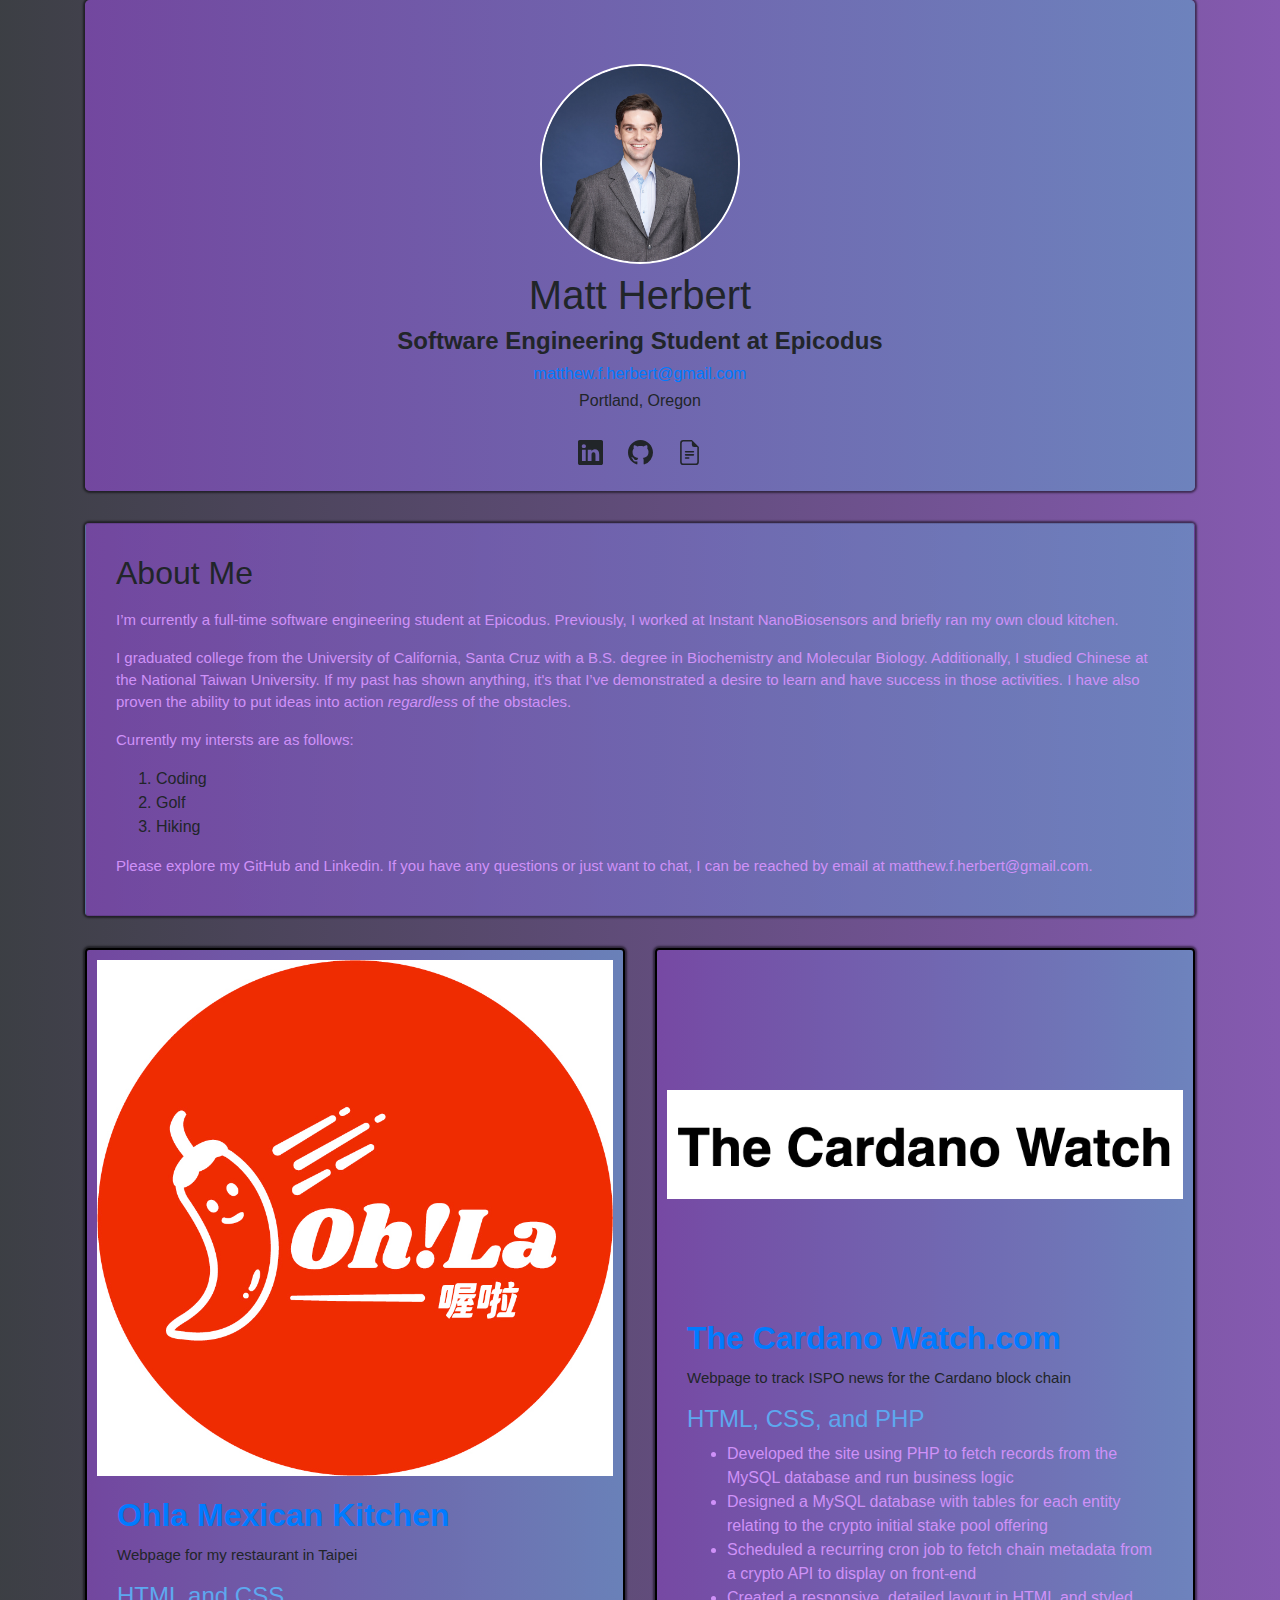
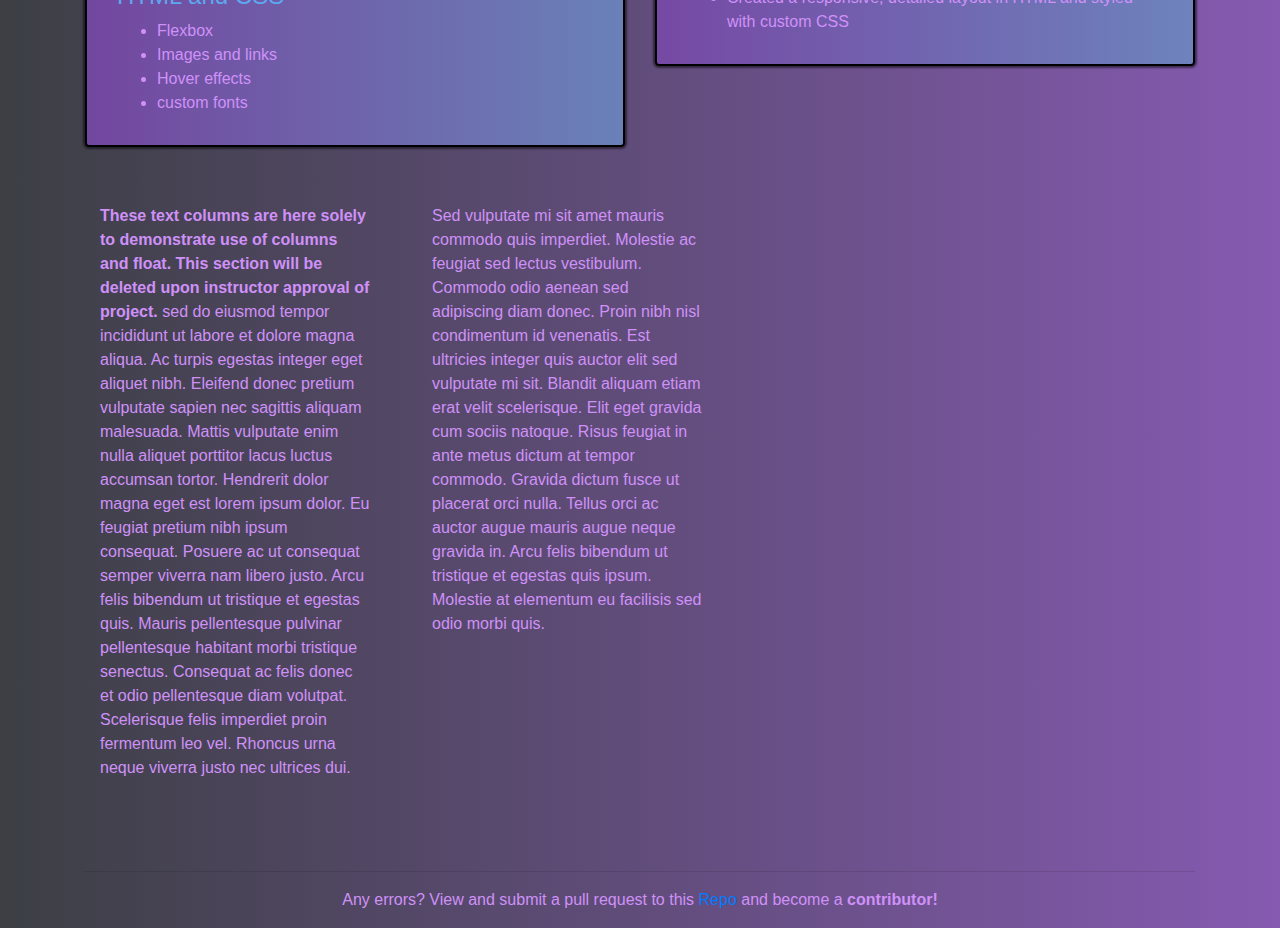
==== index.html @ 903f18cf "Made final styles to color and appearence" ====
<!DOCTYPE html>
<html lang="en">
  <head>
    <meta charset="UTF-8" />
    <meta http-equiv="X-UA-Compatible" content="IE=edge" />
    <meta name="viewport" content="width=device-width, initial-scale=1.0" />
    <link
      href="css/bootstrap.css"
      rel="stylesheet"
      type="text/css"
      media="all"/>
      <link rel="stylesheet" href="https://cdn.jsdelivr.net/npm/bootstrap-icons@1.5.0/font/bootstrap-icons.css">
    <link href="css/styles.css" rel="stylesheet" type="text/css" media="all" />
    <title>Matt Herbert</title>
  </head>
  <body>
    <div class="container"> 
      <div class="jumbotron text-center"> <!-- Head Card -->
        <div class="container-1">
          <img src="assets/me.jpeg" id="pic" class="img-responsive" alt="Picture of Matt Herbert">
        </div>
        <h1>Matt Herbert</h1>
        <h4 class="font-weight-bold">
          Software Engineering Student at Epicodus </h4>
        <h6><a href="mailto:matthew.f.herbert@gmail.com">matthew.f.herbert@gmail.com</a></h6>
        <h6>Portland, Oregon</h6>
        <div class="container" style="margin-top:20px;"> <!-- Icons -->
          <svg xmlns="http://www.w3.org/2000/svg" width="25" height="25" fill="currentColor" class="bi bi-linkedin" viewBox="0 0 16 16">
            <path d="M0 1.146C0 .513.526 0 1.175 0h13.65C15.474 0 16 .513 16 1.146v13.708c0 .633-.526 1.146-1.175 1.146H1.175C.526 16 0 15.487 0 14.854V1.146zm4.943 12.248V6.169H2.542v7.225h2.401zm-1.2-8.212c.837 0 1.358-.554 1.358-1.248-.015-.709-.52-1.248-1.342-1.248-.822 0-1.359.54-1.359 1.248 0 .694.521 1.248 1.327 1.248h.016zm4.908 8.212V9.359c0-.216.016-.432.08-.586.173-.431.568-.878 1.232-.878.869 0 1.216.662 1.216 1.634v3.865h2.401V9.25c0-2.22-1.184-3.252-2.764-3.252-1.274 0-1.845.7-2.165 1.193v.025h-.016a5.54 5.54 0 0 1 .016-.025V6.169h-2.4c.03.678 0 7.225 0 7.225h2.4z"/>
          </svg>
          <svg xmlns="http://www.w3.org/2000/svg" width="25" height="25" fill="currentColor" class="bi bi-github" viewBox="0 0 16 16">
            <path d="M8 0C3.58 0 0 3.58 0 8c0 3.54 2.29 6.53 5.47 7.59.4.07.55-.17.55-.38 0-.19-.01-.82-.01-1.49-2.01.37-2.53-.49-2.69-.94-.09-.23-.48-.94-.82-1.13-.28-.15-.68-.52-.01-.53.63-.01 1.08.58 1.23.82.72 1.21 1.87.87 2.33.66.07-.52.28-.87.51-1.07-1.78-.2-3.64-.89-3.64-3.95 0-.87.31-1.59.82-2.15-.08-.2-.36-1.02.08-2.12 0 0 .67-.21 2.2.82.64-.18 1.32-.27 2-.27.68 0 1.36.09 2 .27 1.53-1.04 2.2-.82 2.2-.82.44 1.1.16 1.92.08 2.12.51.56.82 1.27.82 2.15 0 3.07-1.87 3.75-3.65 3.95.29.25.54.73.54 1.48 0 1.07-.01 1.93-.01 2.2 0 .21.15.46.55.38A8.012 8.012 0 0 0 16 8c0-4.42-3.58-8-8-8z"/>
          </svg>
          <svg xmlns="http://www.w3.org/2000/svg" width="25" height="25" fill="currentColor" class="bi bi-file-earmark-text" viewBox="0 0 16 16">
            <path d="M5.5 7a.5.5 0 0 0 0 1h5a.5.5 0 0 0 0-1h-5zM5 9.5a.5.5 0 0 1 .5-.5h5a.5.5 0 0 1 0 1h-5a.5.5 0 0 1-.5-.5zm0 2a.5.5 0 0 1 .5-.5h2a.5.5 0 0 1 0 1h-2a.5.5 0 0 1-.5-.5z"/>
            <path d="M9.5 0H4a2 2 0 0 0-2 2v12a2 2 0 0 0 2 2h8a2 2 0 0 0 2-2V4.5L9.5 0zm0 1v2A1.5 1.5 0 0 0 11 4.5h2V14a1 1 0 0 1-1 1H4a1 1 0 0 1-1-1V2a1 1 0 0 1 1-1h5.5z"/>
          </svg>
        </div> <!-- End of Icons -->
        </div> <!-- End of Head Card -->
        <div class="row" style="margin-bottom:2rem;"> <!-- About Me Section -->
          <div class="col-12">
            <div class="card" style="padding:10px;">
              <div class="card-body text-left">
                <h2 class="card-title mb-3">About Me</h2>
                <h4 class="card-subtitle1  mb-3">I’m currently a full-time software engineering student at Epicodus. Previously, I worked at Instant NanoBiosensors and briefly ran my own cloud kitchen.</h4>
                <h4 class="card-subtitle1 mb-3">I graduated college from the University of California, Santa Cruz with a B.S. degree in Biochemistry and Molecular Biology. Additionally, I studied Chinese at the National Taiwan University. If my past has shown anything, it's that I’ve demonstrated a desire to learn and have success in those activities. I have also proven the ability to put ideas into action <em>regardless</em> of the obstacles.
                </h4>
                <h4 class="card-subtitle1 mb-3">Currently my intersts are as follows:</h4>
                <ol>
                  <li class="about_li">Coding</li>
                  <li class="about_li">Golf</li>
                  <li class="about_li">Hiking</li>
                </ol>
                <h4 class="card-subtitle1">Please explore my GitHub and Linkedin. If you have any questions or just want to chat, I can be reached by email at matthew.f.herbert@gmail.com.
                </h4>
              </div>
              </div>
              </div>
              </div> <!-- End of About Me -->
    <div class="container p-0"> <!-- Beginning of Cards -->
      <div class="row" style="margin-bottom:10px;">
        <div class="col-6">
          <div class="card" style="padding:10px; border: 2px solid black;">
            <img src="assets/ohla.jpg" class="class-img"  alt="barn">
            <div class="card-body text-left">
              <h2 class="card-title mb-3"><a href="https://github.com/Matth5050/https-matth5050.github.io-Ohla-landing-page-"><strong>Ohla Mexican Kitchen</strong></a>
              <h4 class="card-subtitle mb-3">Webpage for my restaurant in Taipei</h3>
              <h4 class="card-date">HTML and CSS</h4>
              <ul class="card-text text-left">
                <li>Flexbox</li>
                <li>Images and links</li>
                <li>Hover effects</li>
                <li>custom fonts</li>
              </ul>
            </div>
            </div>
            </div>
            <div class="col-6">
              <div class="card" style="padding:10px; border: 2px solid black;">
                <img src="assets/cardano.png" class="class-img" style="padding-top:130px; padding-bottom:100px;"  alt="barn">
                <div class="card-body text-left">
                  <h2 class="card-title mb-3"><a href="http://thecardanowatch.com/"><strong>The Cardano Watch.com</strong></a>
                  <h4 class="card-subtitle mb-3">Webpage to track ISPO news for the Cardano block chain</h3>
                  <h4 class="card-date">HTML, CSS, and PHP</h4>
                  <ul class="card-text text-left">
                    <li>Developed the site using PHP to fetch records from the MySQL database and run business logic</li>
                    <li>Designed a MySQL database with tables for each entity relating to the crypto initial stake pool offering</li>
                    <li>Scheduled a recurring cron job to fetch chain metadata from a crypto API to display on front-end</li>
                    <li>Created a responsive, detailed layout in HTML and styled with custom CSS</li>
                  </ul>
                </div>
              </div>
            </div>
          </div>
        </div> <!-- End of Cards -->
          <div class="container"> <!-- Columns -->
            <div class="row">
              <div class="columns">
                <div class="column1">
                  <p style="color:#cf91f8"><strong>These text columns are here solely to demonstrate use of columns and float. This section will be deleted upon instructor approval of project.</strong>  sed do eiusmod tempor incididunt ut labore et dolore magna aliqua. Ac turpis egestas integer eget aliquet nibh. Eleifend donec pretium vulputate sapien nec sagittis aliquam malesuada. Mattis vulputate enim nulla aliquet porttitor lacus luctus accumsan tortor. Hendrerit dolor magna eget est lorem ipsum dolor. Eu feugiat pretium nibh ipsum consequat. Posuere ac ut consequat semper viverra nam libero justo. Arcu felis bibendum ut tristique et egestas quis. Mauris pellentesque pulvinar pellentesque habitant morbi tristique senectus. Consequat ac felis donec et odio pellentesque diam volutpat. Scelerisque felis imperdiet proin fermentum leo vel. Rhoncus urna neque viverra justo nec ultrices dui.</p>
               </div>
              <div class="column2">
                 <p style="color:#cf91f8">Sed vulputate mi sit amet mauris commodo quis imperdiet. Molestie ac feugiat sed lectus vestibulum. Commodo odio aenean sed adipiscing diam donec. Proin nibh nisl condimentum id venenatis. Est ultricies integer quis auctor elit sed vulputate mi sit. Blandit aliquam etiam erat velit scelerisque. Elit eget gravida cum sociis natoque. Risus feugiat in ante metus dictum at tempor commodo. Gravida dictum fusce ut placerat orci nulla. Tellus orci ac auctor augue mauris augue neque gravida in. Arcu felis bibendum ut tristique et egestas quis ipsum. Molestie at elementum eu facilisis sed odio morbi quis.
              </p>
              </div>
            </div> 
          </div>
        </div> <!-- End of Columns -->
    <hr style="margin-top: 60px">
    <footer class="page-footer blue"> <!-- Footer -->
      <div class="footer-info text-center py-0">
        <p style="color:#cf91f8">Any errors? View and submit a pull request to this<a href="/"> Repo</a> and become a <span style="color:#cf91f8; font-weight: bold;">contributor!</span></p>
      </div>
    </footer> <!-- End of Footer -->
    </div>

    
            
            

             
    
  </body>
</html>
---- css/styles.css ----
body {
  background: linear-gradient(
    to right,
    rgba(39, 42, 48, 0.9),
    rgba(120, 72, 168, 0.9)
  );
}

#pic {
  width: 100%;
  height: auto;
}

.container-1 {
  display: inline-block;
  position: relative;
  width: 200px;
  height: 200px;
  overflow: hidden;
  border-radius: 80%;
  border: 2px solid white;
}

.jumbotron {
  padding-bottom: 1rem;
  background: linear-gradient(
    to left,
    rgba(107, 135, 191, 0.9),
    rgba(120, 72, 168, 0.9)
  );
  box-shadow: 0 0 2px 2px rgba(0, 0, 0, 0.5);
}

.card {
  background: linear-gradient(
    to left,
    rgba(107, 135, 191, 0.9),
    rgba(120, 72, 168, 0.9)
  );
  box-shadow: 0 0 2px 2px rgba(0, 0, 0, 0.5);
}

.card-text {
  color: #cf91f8;
}

.card-date {
  color: rgb(93, 168, 239);
}

.bi,
.bi-github {
  margin: 10px 10px;
}

.card-subtitle {
  font-size: 15px;
  line-height: 22px;
}

.card-subtitle1 {
  font-size: 15px;
  line-height: 22px;
  color: #cf91f8;
}

.columns {
  margin-top: 2rem;
}

.column1 {
  float: left;
  width: 300px;
  padding: 15px;
  margin-right: 2rem;
  border-radius: 5px;
}
.column2 {
  float: left;
  width: 300px;
  padding: 15px;
  border-radius: 5px;
}
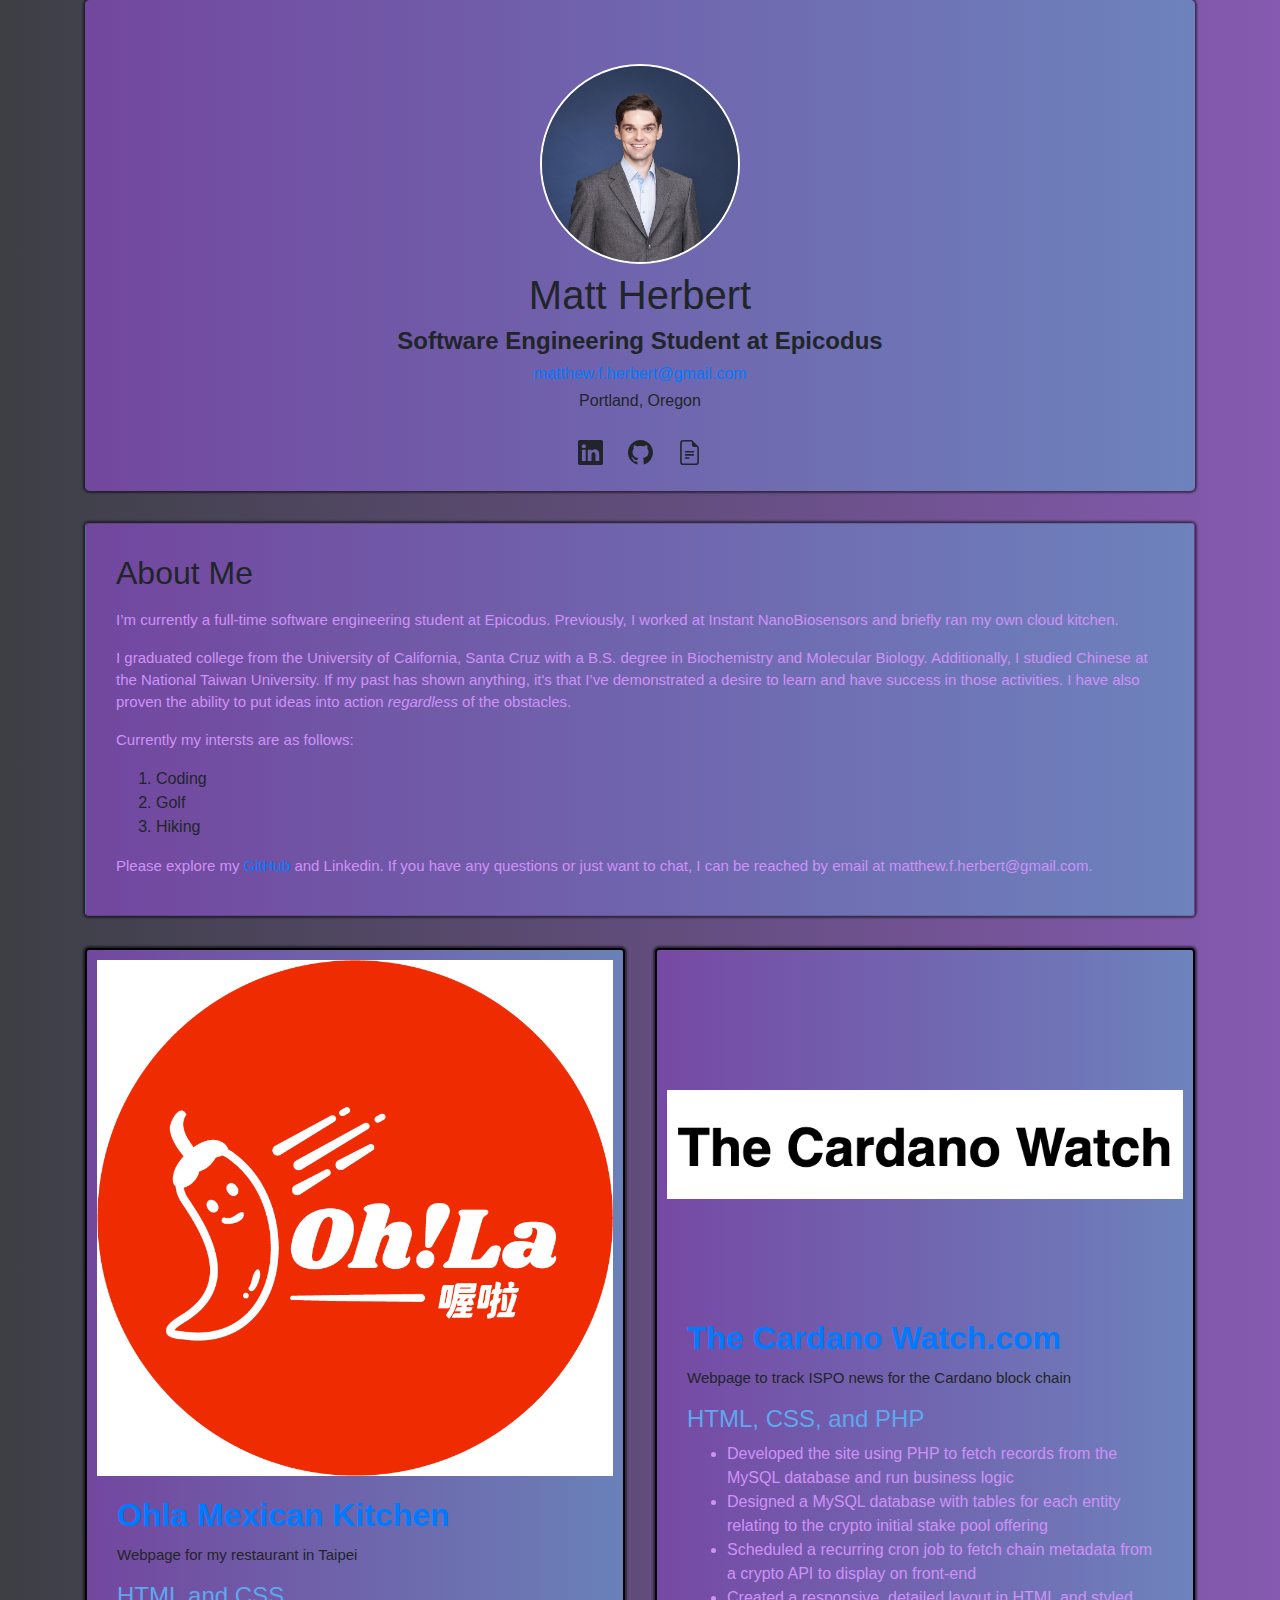
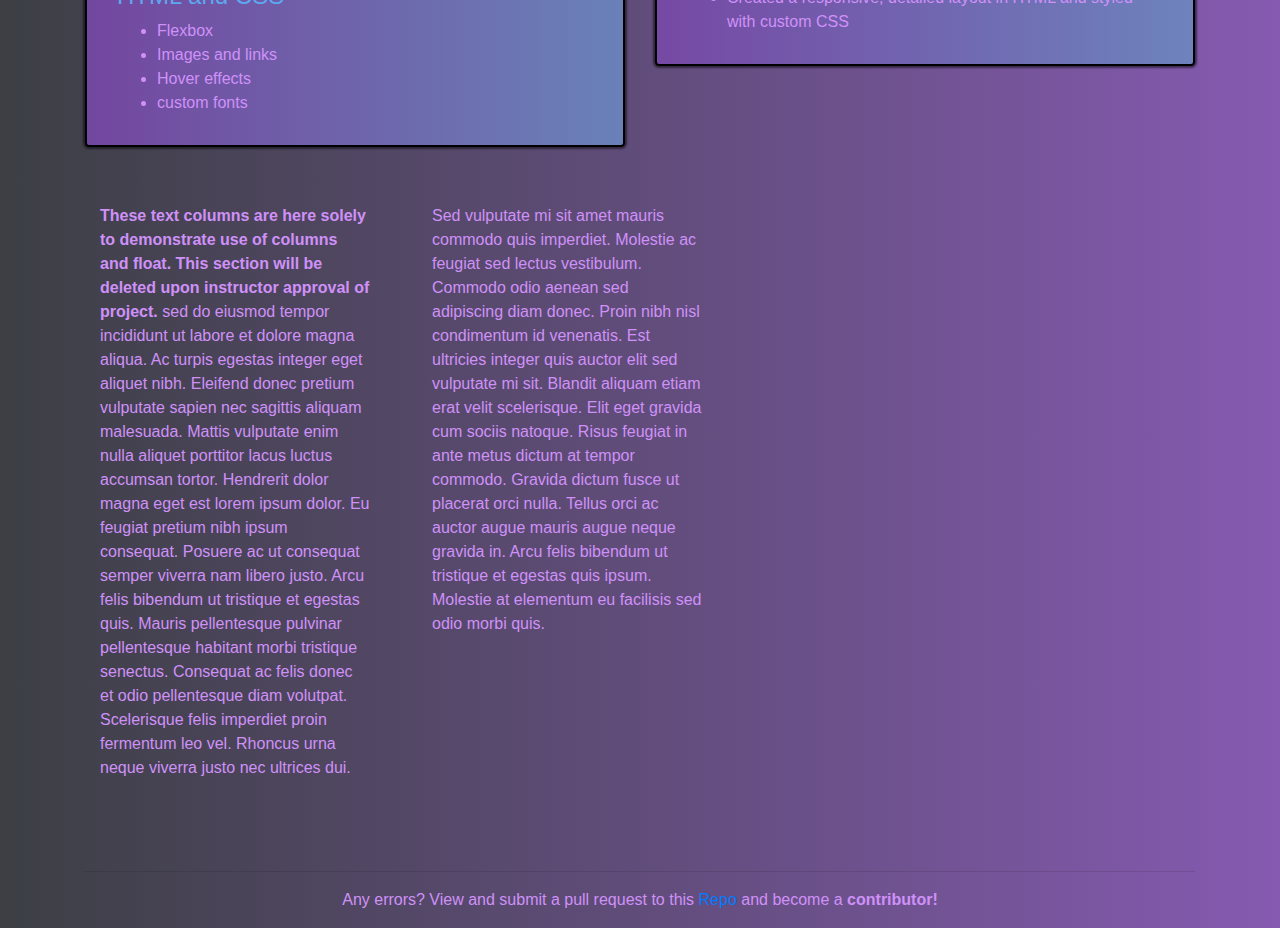
==== commit d3651b14: "final changes before pushing to GitHub" ====
--- a/index.html
+++ b/index.html
@@ -51,7 +51,7 @@
                   <li class="about_li">Golf</li>
                   <li class="about_li">Hiking</li>
                 </ol>
-                <h4 class="card-subtitle1">Please explore my GitHub and Linkedin. If you have any questions or just want to chat, I can be reached by email at matthew.f.herbert@gmail.com.
+                <h4 class="card-subtitle1">Please explore my <a href="https://github.com/Matth5050?tab=repositories">GitHub</a> and Linkedin. If you have any questions or just want to chat, I can be reached by email at matthew.f.herbert@gmail.com.
                 </h4>
               </div>
               </div>
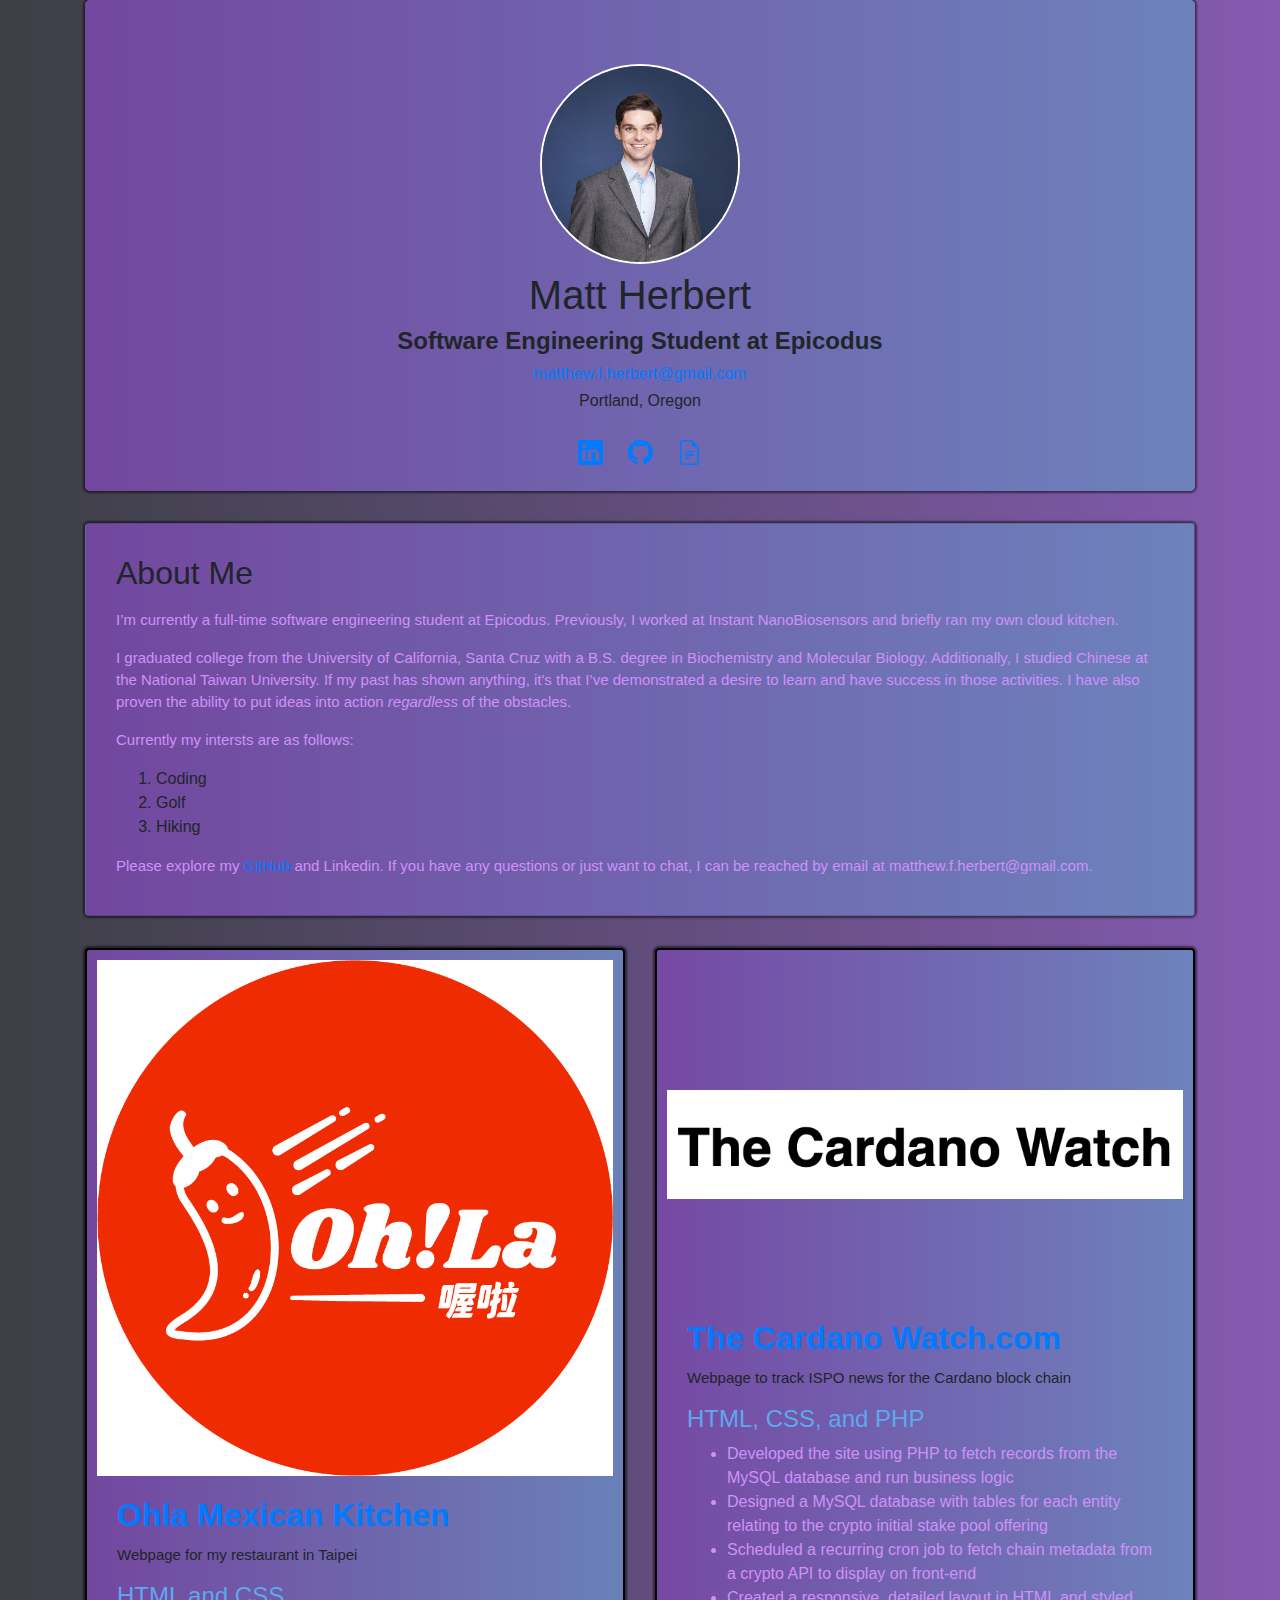
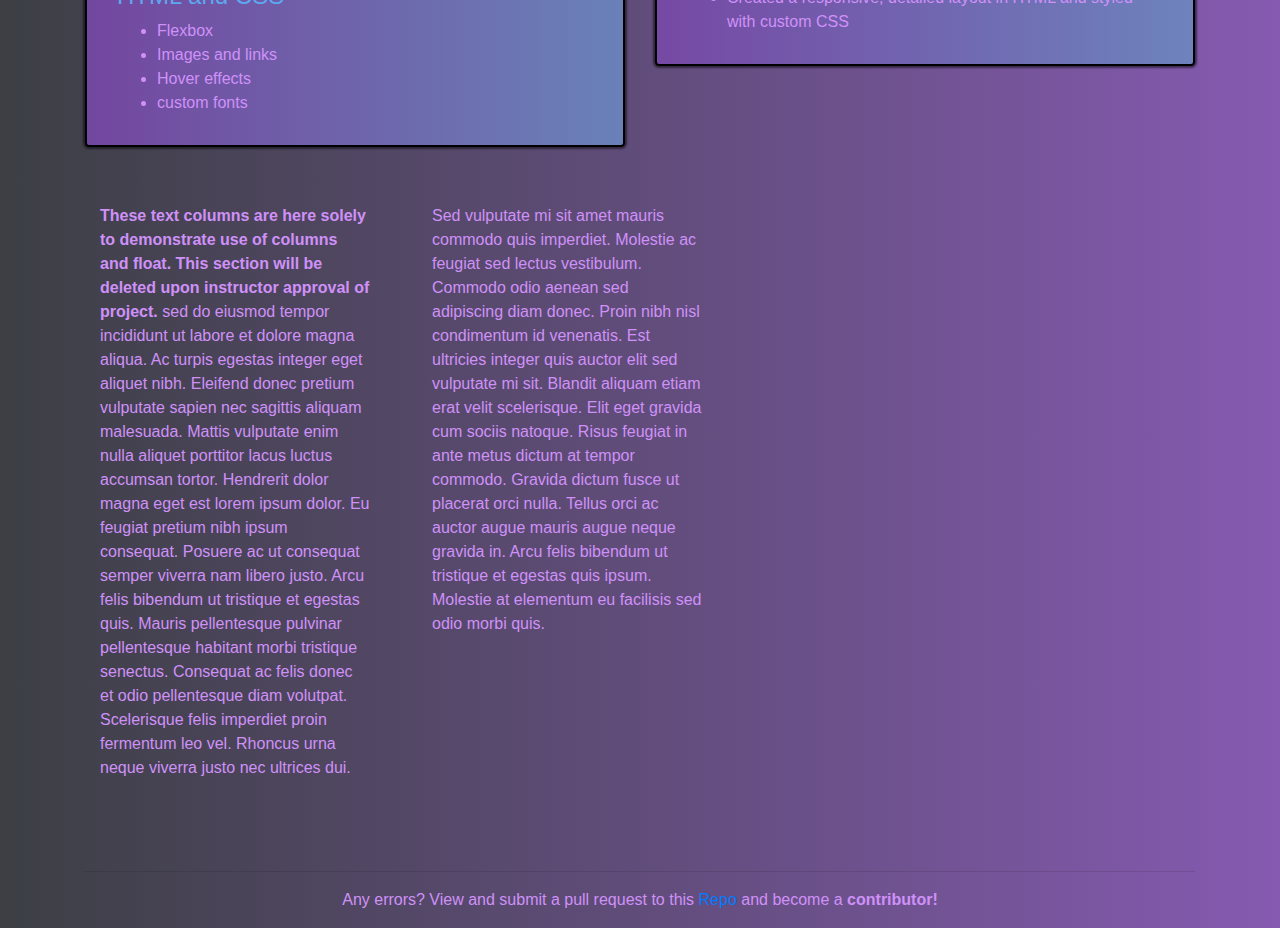
==== commit cae4d221: "added links to guthub, linkedin, and resume for the header icons" ====
--- a/index.html
+++ b/index.html
@@ -25,18 +25,18 @@
         <h6><a href="mailto:matthew.f.herbert@gmail.com">matthew.f.herbert@gmail.com</a></h6>
         <h6>Portland, Oregon</h6>
         <div class="container" style="margin-top:20px;"> <!-- Icons -->
-          <svg xmlns="http://www.w3.org/2000/svg" width="25" height="25" fill="currentColor" class="bi bi-linkedin" viewBox="0 0 16 16">
+          <a href="www.linkedin.com/in/matthew-herbert-68537bb6"> <svg xmlns="http://www.w3.org/2000/svg" width="25" height="25" fill="currentColor" class="bi bi-linkedin" viewBox="0 0 16 16">
             <path d="M0 1.146C0 .513.526 0 1.175 0h13.65C15.474 0 16 .513 16 1.146v13.708c0 .633-.526 1.146-1.175 1.146H1.175C.526 16 0 15.487 0 14.854V1.146zm4.943 12.248V6.169H2.542v7.225h2.401zm-1.2-8.212c.837 0 1.358-.554 1.358-1.248-.015-.709-.52-1.248-1.342-1.248-.822 0-1.359.54-1.359 1.248 0 .694.521 1.248 1.327 1.248h.016zm4.908 8.212V9.359c0-.216.016-.432.08-.586.173-.431.568-.878 1.232-.878.869 0 1.216.662 1.216 1.634v3.865h2.401V9.25c0-2.22-1.184-3.252-2.764-3.252-1.274 0-1.845.7-2.165 1.193v.025h-.016a5.54 5.54 0 0 1 .016-.025V6.169h-2.4c.03.678 0 7.225 0 7.225h2.4z"/>
-          </svg>
-          <svg xmlns="http://www.w3.org/2000/svg" width="25" height="25" fill="currentColor" class="bi bi-github" viewBox="0 0 16 16">
+          </svg></a>
+          <a href="https://github.com/Matth5050?tab=repositories"><svg xmlns="http://www.w3.org/2000/svg" width="25" height="25" fill="currentColor" class="bi bi-github" viewBox="0 0 16 16">
             <path d="M8 0C3.58 0 0 3.58 0 8c0 3.54 2.29 6.53 5.47 7.59.4.07.55-.17.55-.38 0-.19-.01-.82-.01-1.49-2.01.37-2.53-.49-2.69-.94-.09-.23-.48-.94-.82-1.13-.28-.15-.68-.52-.01-.53.63-.01 1.08.58 1.23.82.72 1.21 1.87.87 2.33.66.07-.52.28-.87.51-1.07-1.78-.2-3.64-.89-3.64-3.95 0-.87.31-1.59.82-2.15-.08-.2-.36-1.02.08-2.12 0 0 .67-.21 2.2.82.64-.18 1.32-.27 2-.27.68 0 1.36.09 2 .27 1.53-1.04 2.2-.82 2.2-.82.44 1.1.16 1.92.08 2.12.51.56.82 1.27.82 2.15 0 3.07-1.87 3.75-3.65 3.95.29.25.54.73.54 1.48 0 1.07-.01 1.93-.01 2.2 0 .21.15.46.55.38A8.012 8.012 0 0 0 16 8c0-4.42-3.58-8-8-8z"/>
-          </svg>
-          <svg xmlns="http://www.w3.org/2000/svg" width="25" height="25" fill="currentColor" class="bi bi-file-earmark-text" viewBox="0 0 16 16">
+          </svg></a>
+          <a href="assets/resume.pdf"><svg xmlns="http://www.w3.org/2000/svg" width="25" height="25" fill="currentColor" class="bi bi-file-earmark-text" viewBox="0 0 16 16">
             <path d="M5.5 7a.5.5 0 0 0 0 1h5a.5.5 0 0 0 0-1h-5zM5 9.5a.5.5 0 0 1 .5-.5h5a.5.5 0 0 1 0 1h-5a.5.5 0 0 1-.5-.5zm0 2a.5.5 0 0 1 .5-.5h2a.5.5 0 0 1 0 1h-2a.5.5 0 0 1-.5-.5z"/>
             <path d="M9.5 0H4a2 2 0 0 0-2 2v12a2 2 0 0 0 2 2h8a2 2 0 0 0 2-2V4.5L9.5 0zm0 1v2A1.5 1.5 0 0 0 11 4.5h2V14a1 1 0 0 1-1 1H4a1 1 0 0 1-1-1V2a1 1 0 0 1 1-1h5.5z"/>
-          </svg>
+          </svg></a>
         </div> <!-- End of Icons -->
-        </div> <!-- End of Head Card -->
+      </div> <!-- End of Head Card -->
         <div class="row" style="margin-bottom:2rem;"> <!-- About Me Section -->
           <div class="col-12">
             <div class="card" style="padding:10px;">
@@ -54,51 +54,51 @@
                 <h4 class="card-subtitle1">Please explore my <a href="https://github.com/Matth5050?tab=repositories">GitHub</a> and Linkedin. If you have any questions or just want to chat, I can be reached by email at matthew.f.herbert@gmail.com.
                 </h4>
               </div>
-              </div>
-              </div>
-              </div> <!-- End of About Me -->
-    <div class="container p-0"> <!-- Beginning of Cards -->
-      <div class="row" style="margin-bottom:10px;">
-        <div class="col-6">
-          <div class="card" style="padding:10px; border: 2px solid black;">
-            <img src="assets/ohla.jpg" class="class-img"  alt="barn">
-            <div class="card-body text-left">
-              <h2 class="card-title mb-3"><a href="https://github.com/Matth5050/https-matth5050.github.io-Ohla-landing-page-"><strong>Ohla Mexican Kitchen</strong></a>
-              <h4 class="card-subtitle mb-3">Webpage for my restaurant in Taipei</h3>
-              <h4 class="card-date">HTML and CSS</h4>
-              <ul class="card-text text-left">
-                <li>Flexbox</li>
-                <li>Images and links</li>
-                <li>Hover effects</li>
-                <li>custom fonts</li>
-              </ul>
             </div>
-            </div>
-            </div>
-            <div class="col-6">
-              <div class="card" style="padding:10px; border: 2px solid black;">
-                <img src="assets/cardano.png" class="class-img" style="padding-top:130px; padding-bottom:100px;"  alt="barn">
-                <div class="card-body text-left">
-                  <h2 class="card-title mb-3"><a href="http://thecardanowatch.com/"><strong>The Cardano Watch.com</strong></a>
-                  <h4 class="card-subtitle mb-3">Webpage to track ISPO news for the Cardano block chain</h3>
-                  <h4 class="card-date">HTML, CSS, and PHP</h4>
-                  <ul class="card-text text-left">
-                    <li>Developed the site using PHP to fetch records from the MySQL database and run business logic</li>
-                    <li>Designed a MySQL database with tables for each entity relating to the crypto initial stake pool offering</li>
-                    <li>Scheduled a recurring cron job to fetch chain metadata from a crypto API to display on front-end</li>
-                    <li>Created a responsive, detailed layout in HTML and styled with custom CSS</li>
-                  </ul>
-                </div>
+          </div>
+        </div> <!-- End of About Me -->
+      <div class="container p-0"> <!-- Beginning of Cards -->
+        <div class="row" style="margin-bottom:10px;">
+          <div class="col-6">
+            <div class="card" style="padding:10px; border: 2px solid black;">
+              <img src="assets/ohla.jpg" class="class-img"  alt="barn">
+              <div class="card-body text-left">
+                <h2 class="card-title mb-3"><a href="https://github.com/Matth5050/https-matth5050.github.io-Ohla-landing-page-"><strong>Ohla Mexican Kitchen</strong></a>
+                <h4 class="card-subtitle mb-3">Webpage for my restaurant in Taipei</h3>
+                <h4 class="card-date">HTML and CSS</h4>
+                <ul class="card-text text-left">
+                  <li>Flexbox</li>
+                  <li>Images and links</li>
+                  <li>Hover effects</li>
+                  <li>custom fonts</li>
+                </ul>
               </div>
             </div>
           </div>
-        </div> <!-- End of Cards -->
-          <div class="container"> <!-- Columns -->
-            <div class="row">
-              <div class="columns">
-                <div class="column1">
-                  <p style="color:#cf91f8"><strong>These text columns are here solely to demonstrate use of columns and float. This section will be deleted upon instructor approval of project.</strong>  sed do eiusmod tempor incididunt ut labore et dolore magna aliqua. Ac turpis egestas integer eget aliquet nibh. Eleifend donec pretium vulputate sapien nec sagittis aliquam malesuada. Mattis vulputate enim nulla aliquet porttitor lacus luctus accumsan tortor. Hendrerit dolor magna eget est lorem ipsum dolor. Eu feugiat pretium nibh ipsum consequat. Posuere ac ut consequat semper viverra nam libero justo. Arcu felis bibendum ut tristique et egestas quis. Mauris pellentesque pulvinar pellentesque habitant morbi tristique senectus. Consequat ac felis donec et odio pellentesque diam volutpat. Scelerisque felis imperdiet proin fermentum leo vel. Rhoncus urna neque viverra justo nec ultrices dui.</p>
-               </div>
+          <div class="col-6">
+            <div class="card" style="padding:10px; border: 2px solid black;">
+              <img src="assets/cardano.png" class="class-img" style="padding-top:130px; padding-bottom:100px;"  alt="barn">
+              <div class="card-body text-left">
+                <h2 class="card-title mb-3"><a href="http://thecardanowatch.com/"><strong>The Cardano Watch.com</strong></a>
+                <h4 class="card-subtitle mb-3">Webpage to track ISPO news for the Cardano block chain</h3>
+                <h4 class="card-date">HTML, CSS, and PHP</h4>
+                <ul class="card-text text-left">
+                  <li>Developed the site using PHP to fetch records from the MySQL database and run business logic</li>
+                  <li>Designed a MySQL database with tables for each entity relating to the crypto initial stake pool offering</li>
+                  <li>Scheduled a recurring cron job to fetch chain metadata from a crypto API to display on front-end</li>
+                  <li>Created a responsive, detailed layout in HTML and styled with custom CSS</li>
+                </ul>
+              </div>
+            </div>
+          </div>
+        </div>
+      </div> <!-- End of Cards -->
+        <div class="container"> <!-- Columns -->
+          <div class="row">
+            <div class="columns">
+              <div class="column1">
+                <p style="color:#cf91f8"><strong>These text columns are here solely to demonstrate use of columns and float. This section will be deleted upon instructor approval of project.</strong>  sed do eiusmod tempor incididunt ut labore et dolore magna aliqua. Ac turpis egestas integer eget aliquet nibh. Eleifend donec pretium vulputate sapien nec sagittis aliquam malesuada. Mattis vulputate enim nulla aliquet porttitor lacus luctus accumsan tortor. Hendrerit dolor magna eget est lorem ipsum dolor. Eu feugiat pretium nibh ipsum consequat. Posuere ac ut consequat semper viverra nam libero justo. Arcu felis bibendum ut tristique et egestas quis. Mauris pellentesque pulvinar pellentesque habitant morbi tristique senectus. Consequat ac felis donec et odio pellentesque diam volutpat. Scelerisque felis imperdiet proin fermentum leo vel. Rhoncus urna neque viverra justo nec ultrices dui.</p>
+              </div>
               <div class="column2">
                  <p style="color:#cf91f8">Sed vulputate mi sit amet mauris commodo quis imperdiet. Molestie ac feugiat sed lectus vestibulum. Commodo odio aenean sed adipiscing diam donec. Proin nibh nisl condimentum id venenatis. Est ultricies integer quis auctor elit sed vulputate mi sit. Blandit aliquam etiam erat velit scelerisque. Elit eget gravida cum sociis natoque. Risus feugiat in ante metus dictum at tempor commodo. Gravida dictum fusce ut placerat orci nulla. Tellus orci ac auctor augue mauris augue neque gravida in. Arcu felis bibendum ut tristique et egestas quis ipsum. Molestie at elementum eu facilisis sed odio morbi quis.
               </p>
@@ -106,19 +106,12 @@
             </div> 
           </div>
         </div> <!-- End of Columns -->
-    <hr style="margin-top: 60px">
-    <footer class="page-footer blue"> <!-- Footer -->
-      <div class="footer-info text-center py-0">
-        <p style="color:#cf91f8">Any errors? View and submit a pull request to this<a href="/"> Repo</a> and become a <span style="color:#cf91f8; font-weight: bold;">contributor!</span></p>
-      </div>
-    </footer> <!-- End of Footer -->
+      <hr style="margin-top: 60px">
+      <footer class="page-footer blue"> <!-- Footer -->
+        <div class="footer-info text-center py-0">
+          <p style="color:#cf91f8">Any errors? View and submit a pull request to this<a href="/"> Repo</a> and become a <span style="color:#cf91f8; font-weight: bold;">contributor!</span></p>
+        </div>
+      </footer> <!-- End of Footer -->
     </div>
-
-    
-            
-            
-
-             
-    
   </body>
 </html>
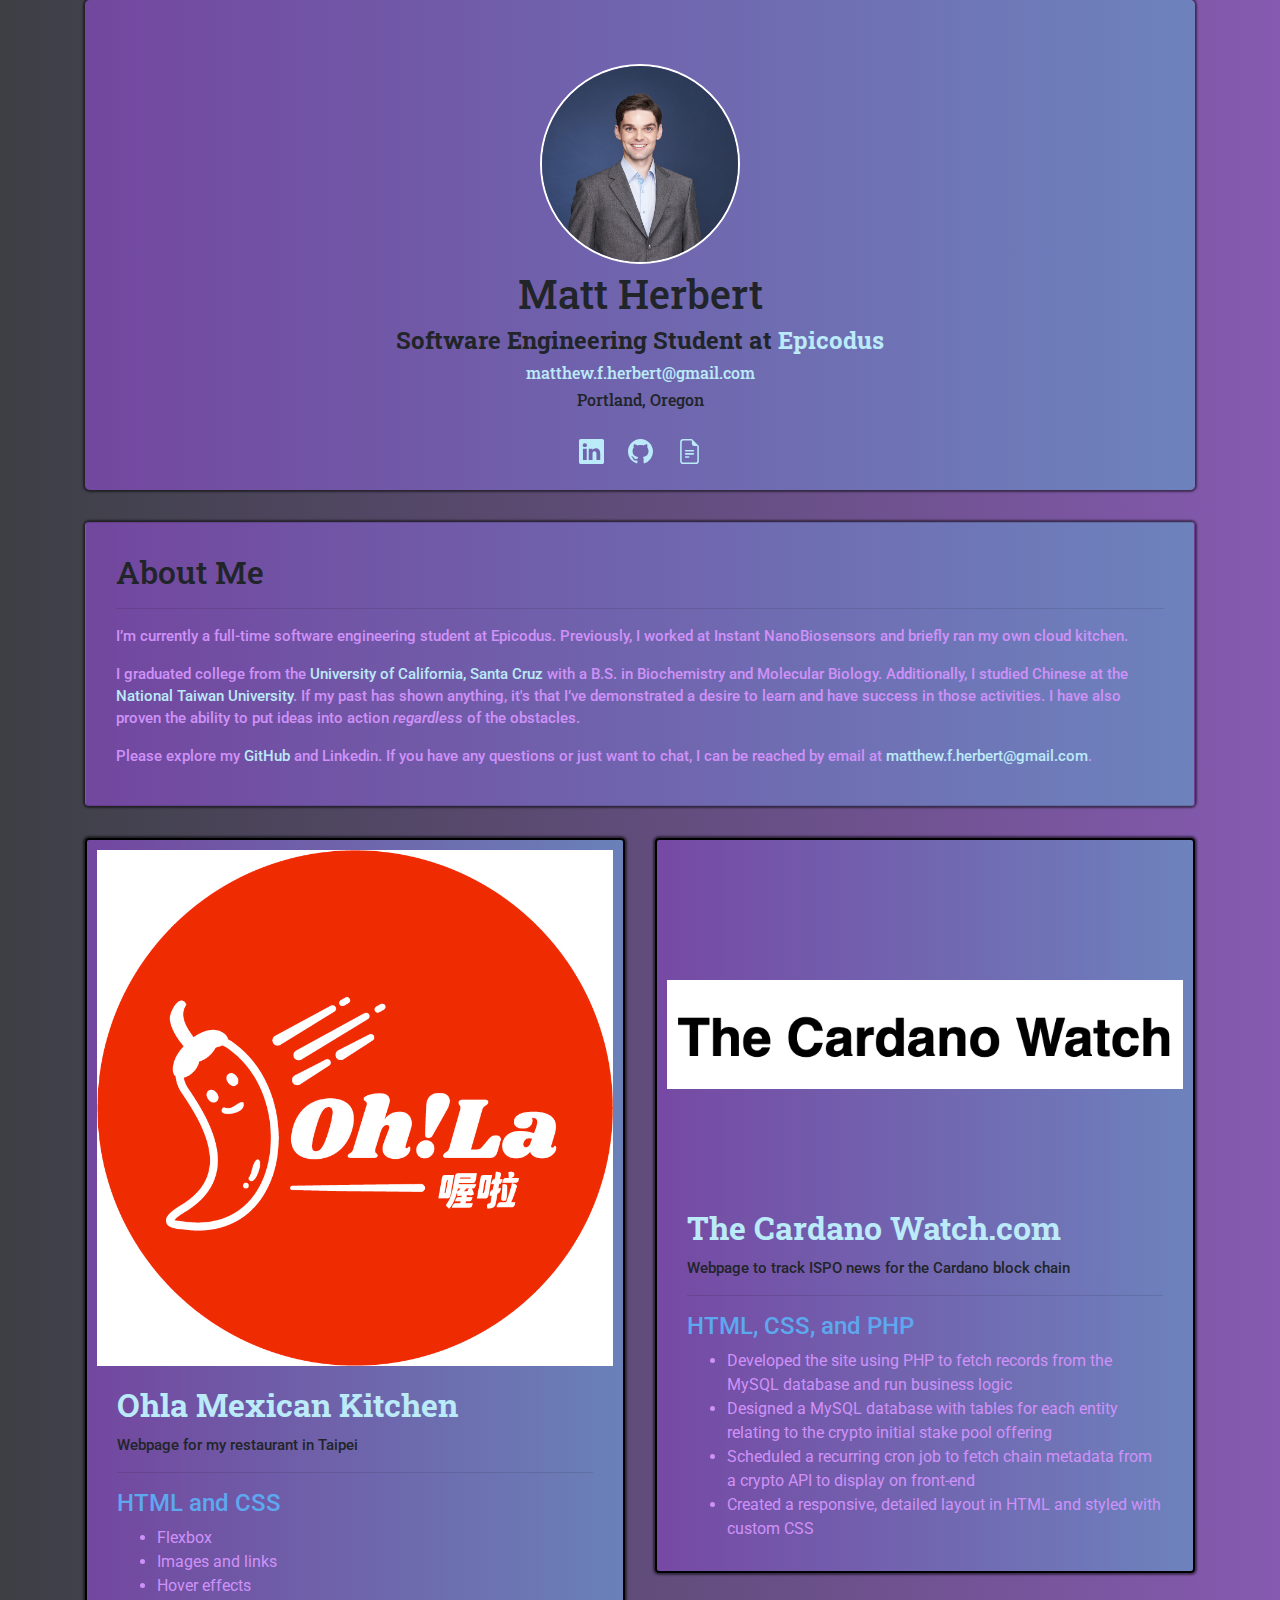
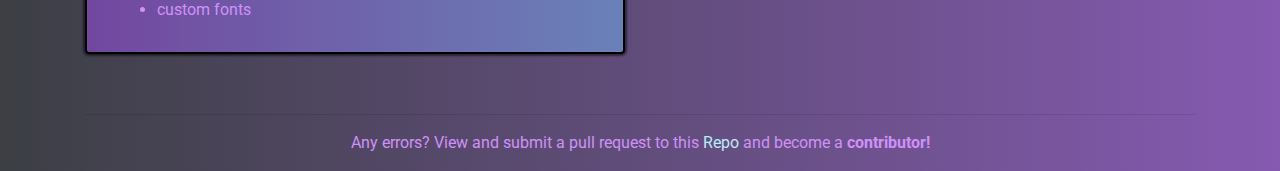
==== commit b9a20731: "added new styles" ====
--- a/index.html
+++ b/index.html
@@ -9,6 +9,8 @@
       rel="stylesheet"
       type="text/css"
       media="all"/>
+      <link href="https://fonts.googleapis.com/css2?family=Roboto:wght@500&display=swap" rel="stylesheet">
+      <link href="https://fonts.googleapis.com/css2?family=Roboto+Slab:wght@700&display=swap" rel="stylesheet">
       <link rel="stylesheet" href="https://cdn.jsdelivr.net/npm/bootstrap-icons@1.5.0/font/bootstrap-icons.css">
     <link href="css/styles.css" rel="stylesheet" type="text/css" media="all" />
     <title>Matt Herbert</title>
@@ -21,7 +23,7 @@
         </div>
         <h1>Matt Herbert</h1>
         <h4 class="font-weight-bold">
-          Software Engineering Student at Epicodus </h4>
+          Software Engineering Student at <a href="https://www.epicodus.com/">Epicodus</a></h4>
         <h6><a href="mailto:matthew.f.herbert@gmail.com">matthew.f.herbert@gmail.com</a></h6>
         <h6>Portland, Oregon</h6>
         <div class="container" style="margin-top:20px;"> <!-- Icons -->
@@ -41,17 +43,13 @@
           <div class="col-12">
             <div class="card" style="padding:10px;">
               <div class="card-body text-left">
-                <h2 class="card-title mb-3">About Me</h2>
+                <h2 class="card-title mb-3 about">About Me</h2>
+                <hr>
                 <h4 class="card-subtitle1  mb-3">I’m currently a full-time software engineering student at Epicodus. Previously, I worked at Instant NanoBiosensors and briefly ran my own cloud kitchen.</h4>
-                <h4 class="card-subtitle1 mb-3">I graduated college from the University of California, Santa Cruz with a B.S. degree in Biochemistry and Molecular Biology. Additionally, I studied Chinese at the National Taiwan University. If my past has shown anything, it's that I’ve demonstrated a desire to learn and have success in those activities. I have also proven the ability to put ideas into action <em>regardless</em> of the obstacles.
+                <h4 class="card-subtitle1 mb-3">I graduated college from the <a href="https://www.ucsc.edu/">University of California, Santa Cruz</a> with a B.S. in Biochemistry and Molecular Biology. Additionally, I studied Chinese at the <a href="https://www.ntu.edu.tw/english/">National Taiwan University</a>. If my past has shown anything, it's that I’ve demonstrated a desire to learn and have success in those activities. I have also proven the ability to put ideas into action <em>regardless</em> of the obstacles.
                 </h4>
-                <h4 class="card-subtitle1 mb-3">Currently my intersts are as follows:</h4>
-                <ol>
-                  <li class="about_li">Coding</li>
-                  <li class="about_li">Golf</li>
-                  <li class="about_li">Hiking</li>
-                </ol>
-                <h4 class="card-subtitle1">Please explore my <a href="https://github.com/Matth5050?tab=repositories">GitHub</a> and Linkedin. If you have any questions or just want to chat, I can be reached by email at matthew.f.herbert@gmail.com.
+                
+                <h4 class="card-subtitle1">Please explore my <a href="https://github.com/Matth5050?tab=repositories">GitHub</a> and Linkedin. If you have any questions or just want to chat, I can be reached by email at <a href="mailto:matthew.f.herbert@gmail.com">matthew.f.herbert@gmail.com</a>.
                 </h4>
               </div>
             </div>
@@ -64,7 +62,8 @@
               <img src="assets/ohla.jpg" class="class-img"  alt="barn">
               <div class="card-body text-left">
                 <h2 class="card-title mb-3"><a href="https://github.com/Matth5050/https-matth5050.github.io-Ohla-landing-page-"><strong>Ohla Mexican Kitchen</strong></a>
-                <h4 class="card-subtitle mb-3">Webpage for my restaurant in Taipei</h3>
+                <h4 class="card-subtitle mb-3">Webpage for my restaurant in Taipei</h4>
+                <hr>
                 <h4 class="card-date">HTML and CSS</h4>
                 <ul class="card-text text-left">
                   <li>Flexbox</li>
@@ -81,6 +80,7 @@
               <div class="card-body text-left">
                 <h2 class="card-title mb-3"><a href="http://thecardanowatch.com/"><strong>The Cardano Watch.com</strong></a>
                 <h4 class="card-subtitle mb-3">Webpage to track ISPO news for the Cardano block chain</h3>
+                  <hr>
                 <h4 class="card-date">HTML, CSS, and PHP</h4>
                 <ul class="card-text text-left">
                   <li>Developed the site using PHP to fetch records from the MySQL database and run business logic</li>
@@ -93,23 +93,11 @@
           </div>
         </div>
       </div> <!-- End of Cards -->
-        <div class="container"> <!-- Columns -->
-          <div class="row">
-            <div class="columns">
-              <div class="column1">
-                <p style="color:#cf91f8"><strong>These text columns are here solely to demonstrate use of columns and float. This section will be deleted upon instructor approval of project.</strong>  sed do eiusmod tempor incididunt ut labore et dolore magna aliqua. Ac turpis egestas integer eget aliquet nibh. Eleifend donec pretium vulputate sapien nec sagittis aliquam malesuada. Mattis vulputate enim nulla aliquet porttitor lacus luctus accumsan tortor. Hendrerit dolor magna eget est lorem ipsum dolor. Eu feugiat pretium nibh ipsum consequat. Posuere ac ut consequat semper viverra nam libero justo. Arcu felis bibendum ut tristique et egestas quis. Mauris pellentesque pulvinar pellentesque habitant morbi tristique senectus. Consequat ac felis donec et odio pellentesque diam volutpat. Scelerisque felis imperdiet proin fermentum leo vel. Rhoncus urna neque viverra justo nec ultrices dui.</p>
-              </div>
-              <div class="column2">
-                 <p style="color:#cf91f8">Sed vulputate mi sit amet mauris commodo quis imperdiet. Molestie ac feugiat sed lectus vestibulum. Commodo odio aenean sed adipiscing diam donec. Proin nibh nisl condimentum id venenatis. Est ultricies integer quis auctor elit sed vulputate mi sit. Blandit aliquam etiam erat velit scelerisque. Elit eget gravida cum sociis natoque. Risus feugiat in ante metus dictum at tempor commodo. Gravida dictum fusce ut placerat orci nulla. Tellus orci ac auctor augue mauris augue neque gravida in. Arcu felis bibendum ut tristique et egestas quis ipsum. Molestie at elementum eu facilisis sed odio morbi quis.
-              </p>
-              </div>
-            </div> 
-          </div>
-        </div> <!-- End of Columns -->
+       
       <hr style="margin-top: 60px">
       <footer class="page-footer blue"> <!-- Footer -->
         <div class="footer-info text-center py-0">
-          <p style="color:#cf91f8">Any errors? View and submit a pull request to this<a href="/"> Repo</a> and become a <span style="color:#cf91f8; font-weight: bold;">contributor!</span></p>
+          <p style="color:#cf91f8">Any errors? View and submit a pull request to this <a href="/">Repo</a> and become a <span style="color:#cf91f8; font-weight: bold;">contributor!</span></p>
         </div>
       </footer> <!-- End of Footer -->
     </div>
--- a/css/styles.css
+++ b/css/styles.css
@@ -9,6 +9,10 @@
 #pic {
   width: 100%;
   height: auto;
+}
+
+a {
+  color:#bbeaf9;
 }
 
 .container-1 {
@@ -29,6 +33,7 @@
     rgba(120, 72, 168, 0.9)
   );
   box-shadow: 0 0 2px 2px rgba(0, 0, 0, 0.5);
+  font-family: 'Roboto Slab', serif;
 }
 
 .card {
@@ -40,12 +45,21 @@
   box-shadow: 0 0 2px 2px rgba(0, 0, 0, 0.5);
 }
 
+.card-title {
+  font-family: 'Roboto Slab', serif;
+}
+
 .card-text {
   color: #cf91f8;
 }
 
+.about {
+  font-family: 'Roboto Slab', serif;
+}
+
 .card-date {
   color: rgb(93, 168, 239);
+  
 }
 
 .bi,
@@ -62,6 +76,7 @@
   font-size: 15px;
   line-height: 22px;
   color: #cf91f8;
+  font-family: 'Roboto', sans-serif;
 }
 
 .columns {
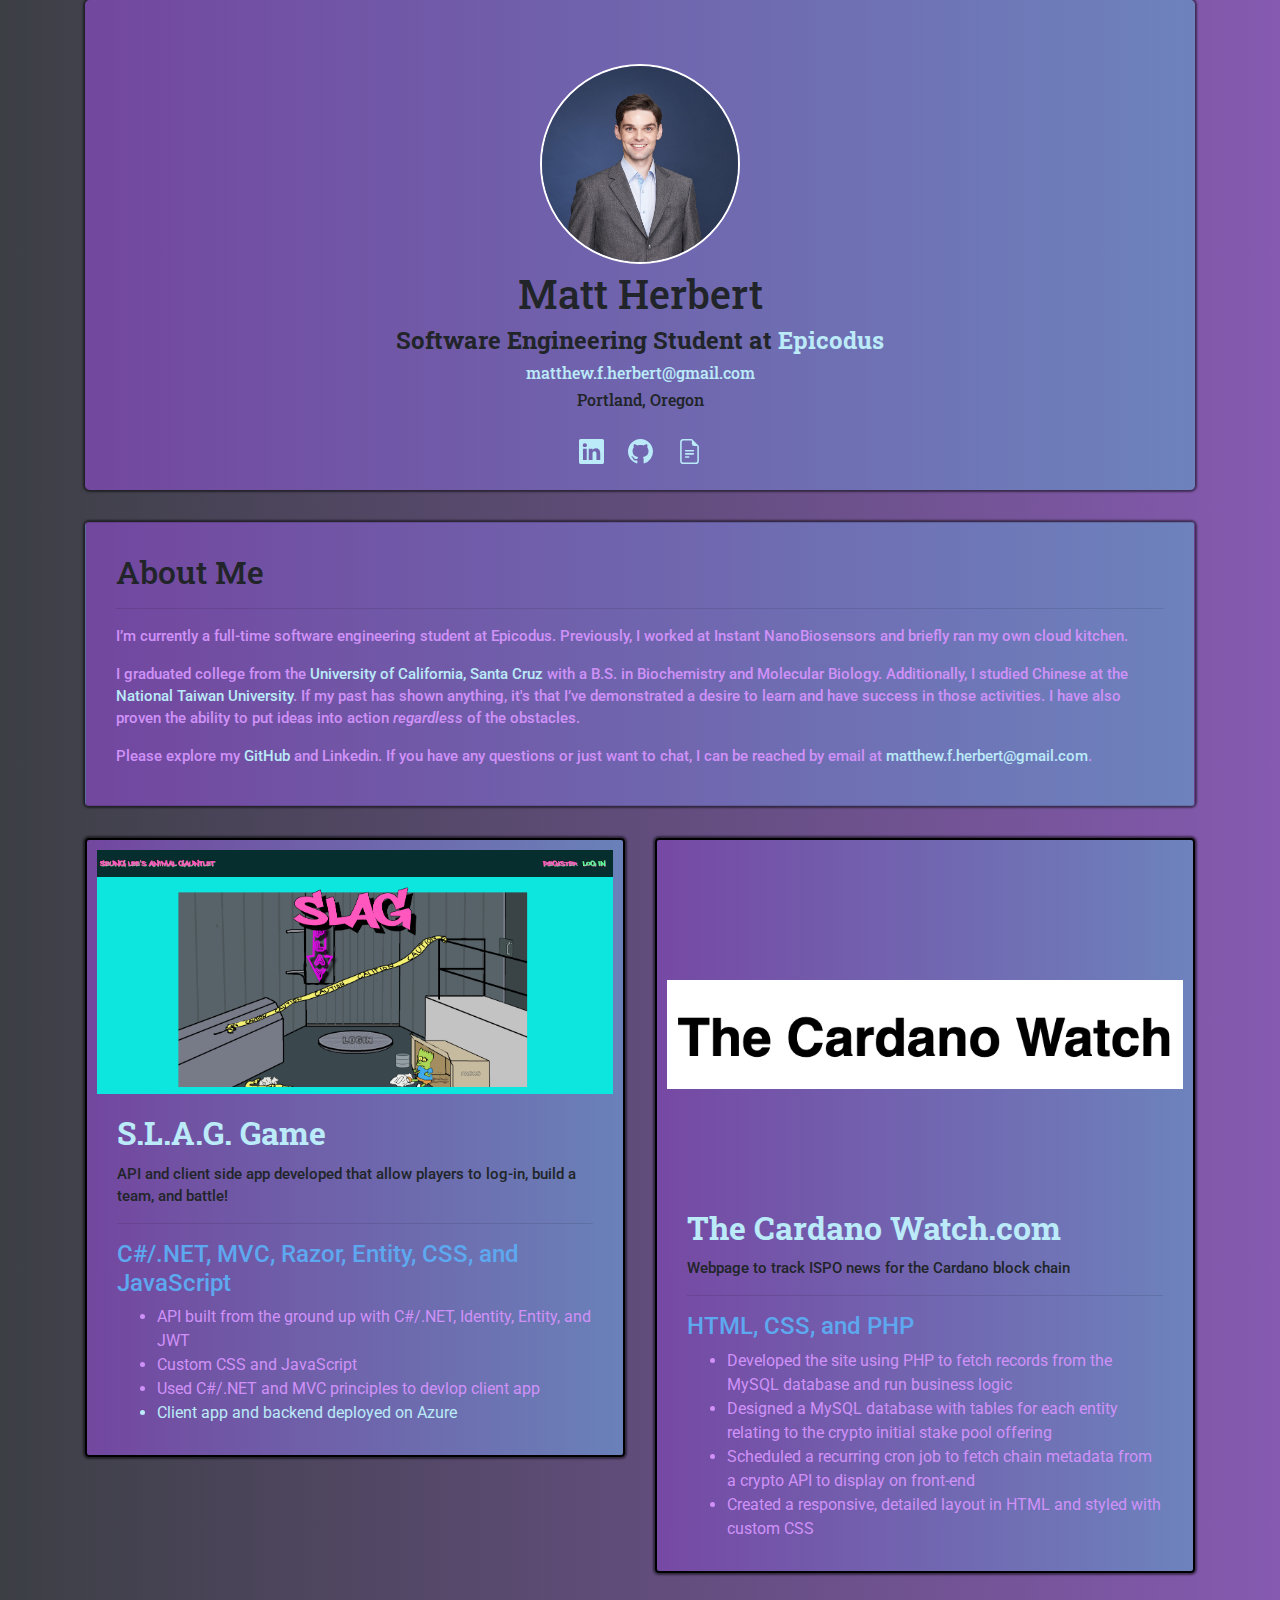
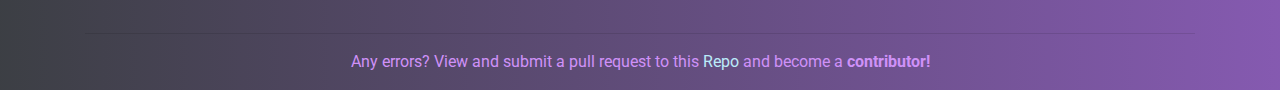
==== commit 0d27bd8c: "updated portfolio page" ====
--- a/index.html
+++ b/index.html
@@ -30,10 +30,10 @@
           <a href="www.linkedin.com/in/matthew-herbert-68537bb6"> <svg xmlns="http://www.w3.org/2000/svg" width="25" height="25" fill="currentColor" class="bi bi-linkedin" viewBox="0 0 16 16">
             <path d="M0 1.146C0 .513.526 0 1.175 0h13.65C15.474 0 16 .513 16 1.146v13.708c0 .633-.526 1.146-1.175 1.146H1.175C.526 16 0 15.487 0 14.854V1.146zm4.943 12.248V6.169H2.542v7.225h2.401zm-1.2-8.212c.837 0 1.358-.554 1.358-1.248-.015-.709-.52-1.248-1.342-1.248-.822 0-1.359.54-1.359 1.248 0 .694.521 1.248 1.327 1.248h.016zm4.908 8.212V9.359c0-.216.016-.432.08-.586.173-.431.568-.878 1.232-.878.869 0 1.216.662 1.216 1.634v3.865h2.401V9.25c0-2.22-1.184-3.252-2.764-3.252-1.274 0-1.845.7-2.165 1.193v.025h-.016a5.54 5.54 0 0 1 .016-.025V6.169h-2.4c.03.678 0 7.225 0 7.225h2.4z"/>
           </svg></a>
-          <a href="https://github.com/Matth5050?tab=repositories"><svg xmlns="http://www.w3.org/2000/svg" width="25" height="25" fill="currentColor" class="bi bi-github" viewBox="0 0 16 16">
+          <a href="https://github.com/Matth5050"><svg xmlns="http://www.w3.org/2000/svg" width="25" height="25" fill="currentColor" class="bi bi-github" viewBox="0 0 16 16">
             <path d="M8 0C3.58 0 0 3.58 0 8c0 3.54 2.29 6.53 5.47 7.59.4.07.55-.17.55-.38 0-.19-.01-.82-.01-1.49-2.01.37-2.53-.49-2.69-.94-.09-.23-.48-.94-.82-1.13-.28-.15-.68-.52-.01-.53.63-.01 1.08.58 1.23.82.72 1.21 1.87.87 2.33.66.07-.52.28-.87.51-1.07-1.78-.2-3.64-.89-3.64-3.95 0-.87.31-1.59.82-2.15-.08-.2-.36-1.02.08-2.12 0 0 .67-.21 2.2.82.64-.18 1.32-.27 2-.27.68 0 1.36.09 2 .27 1.53-1.04 2.2-.82 2.2-.82.44 1.1.16 1.92.08 2.12.51.56.82 1.27.82 2.15 0 3.07-1.87 3.75-3.65 3.95.29.25.54.73.54 1.48 0 1.07-.01 1.93-.01 2.2 0 .21.15.46.55.38A8.012 8.012 0 0 0 16 8c0-4.42-3.58-8-8-8z"/>
           </svg></a>
-          <a href="assets/resume.pdf"><svg xmlns="http://www.w3.org/2000/svg" width="25" height="25" fill="currentColor" class="bi bi-file-earmark-text" viewBox="0 0 16 16">
+          <a href="assets/MattHerbertResume.pdf"><svg xmlns="http://www.w3.org/2000/svg" width="25" height="25" fill="currentColor" class="bi bi-file-earmark-text" viewBox="0 0 16 16">
             <path d="M5.5 7a.5.5 0 0 0 0 1h5a.5.5 0 0 0 0-1h-5zM5 9.5a.5.5 0 0 1 .5-.5h5a.5.5 0 0 1 0 1h-5a.5.5 0 0 1-.5-.5zm0 2a.5.5 0 0 1 .5-.5h2a.5.5 0 0 1 0 1h-2a.5.5 0 0 1-.5-.5z"/>
             <path d="M9.5 0H4a2 2 0 0 0-2 2v12a2 2 0 0 0 2 2h8a2 2 0 0 0 2-2V4.5L9.5 0zm0 1v2A1.5 1.5 0 0 0 11 4.5h2V14a1 1 0 0 1-1 1H4a1 1 0 0 1-1-1V2a1 1 0 0 1 1-1h5.5z"/>
           </svg></a>
@@ -48,8 +48,7 @@
                 <h4 class="card-subtitle1  mb-3">I’m currently a full-time software engineering student at Epicodus. Previously, I worked at Instant NanoBiosensors and briefly ran my own cloud kitchen.</h4>
                 <h4 class="card-subtitle1 mb-3">I graduated college from the <a href="https://www.ucsc.edu/">University of California, Santa Cruz</a> with a B.S. in Biochemistry and Molecular Biology. Additionally, I studied Chinese at the <a href="https://www.ntu.edu.tw/english/">National Taiwan University</a>. If my past has shown anything, it's that I’ve demonstrated a desire to learn and have success in those activities. I have also proven the ability to put ideas into action <em>regardless</em> of the obstacles.
                 </h4>
-                
-                <h4 class="card-subtitle1">Please explore my <a href="https://github.com/Matth5050?tab=repositories">GitHub</a> and Linkedin. If you have any questions or just want to chat, I can be reached by email at <a href="mailto:matthew.f.herbert@gmail.com">matthew.f.herbert@gmail.com</a>.
+                <h4 class="card-subtitle1">Please explore my <a href="https://github.com/Matth5050">GitHub</a> and Linkedin. If you have any questions or just want to chat, I can be reached by email at <a href="mailto:matthew.f.herbert@gmail.com">matthew.f.herbert@gmail.com</a>.
                 </h4>
               </div>
             </div>
@@ -59,17 +58,17 @@
         <div class="row" style="margin-bottom:10px;">
           <div class="col-6">
             <div class="card" style="padding:10px; border: 2px solid black;">
-              <img src="assets/ohla.jpg" class="class-img"  alt="barn">
+              <img src="assets/slag.png" class="class-img"  alt="barn">
               <div class="card-body text-left">
-                <h2 class="card-title mb-3"><a href="https://github.com/Matth5050/https-matth5050.github.io-Ohla-landing-page-"><strong>Ohla Mexican Kitchen</strong></a>
-                <h4 class="card-subtitle mb-3">Webpage for my restaurant in Taipei</h4>
+                <h2 class="card-title mb-3"><a href="https://github.com/Matth5050/TeamWeekClient.Solution"><strong>S.L.A.G. Game</strong></a>
+                <h4 class="card-subtitle mb-3">API and client side app developed that allow players to log-in, build a team, and battle!</h4>
                 <hr>
-                <h4 class="card-date">HTML and CSS</h4>
+                <h4 class="card-date">C#/.NET, MVC, Razor, Entity, CSS, and JavaScript</h4>
                 <ul class="card-text text-left">
-                  <li>Flexbox</li>
-                  <li>Images and links</li>
-                  <li>Hover effects</li>
-                  <li>custom fonts</li>
+                  <li>API built from the ground up with C#/.NET, Identity, Entity, and JWT</li>
+                  <li>Custom CSS and JavaScript</li>
+                  <li>Used C#/.NET and MVC principles to devlop client app</li>
+                  <a href="https://slaggame.azurewebsites.net/"><li>Client app and backend deployed on Azure</li></a>
                 </ul>
               </div>
             </div>
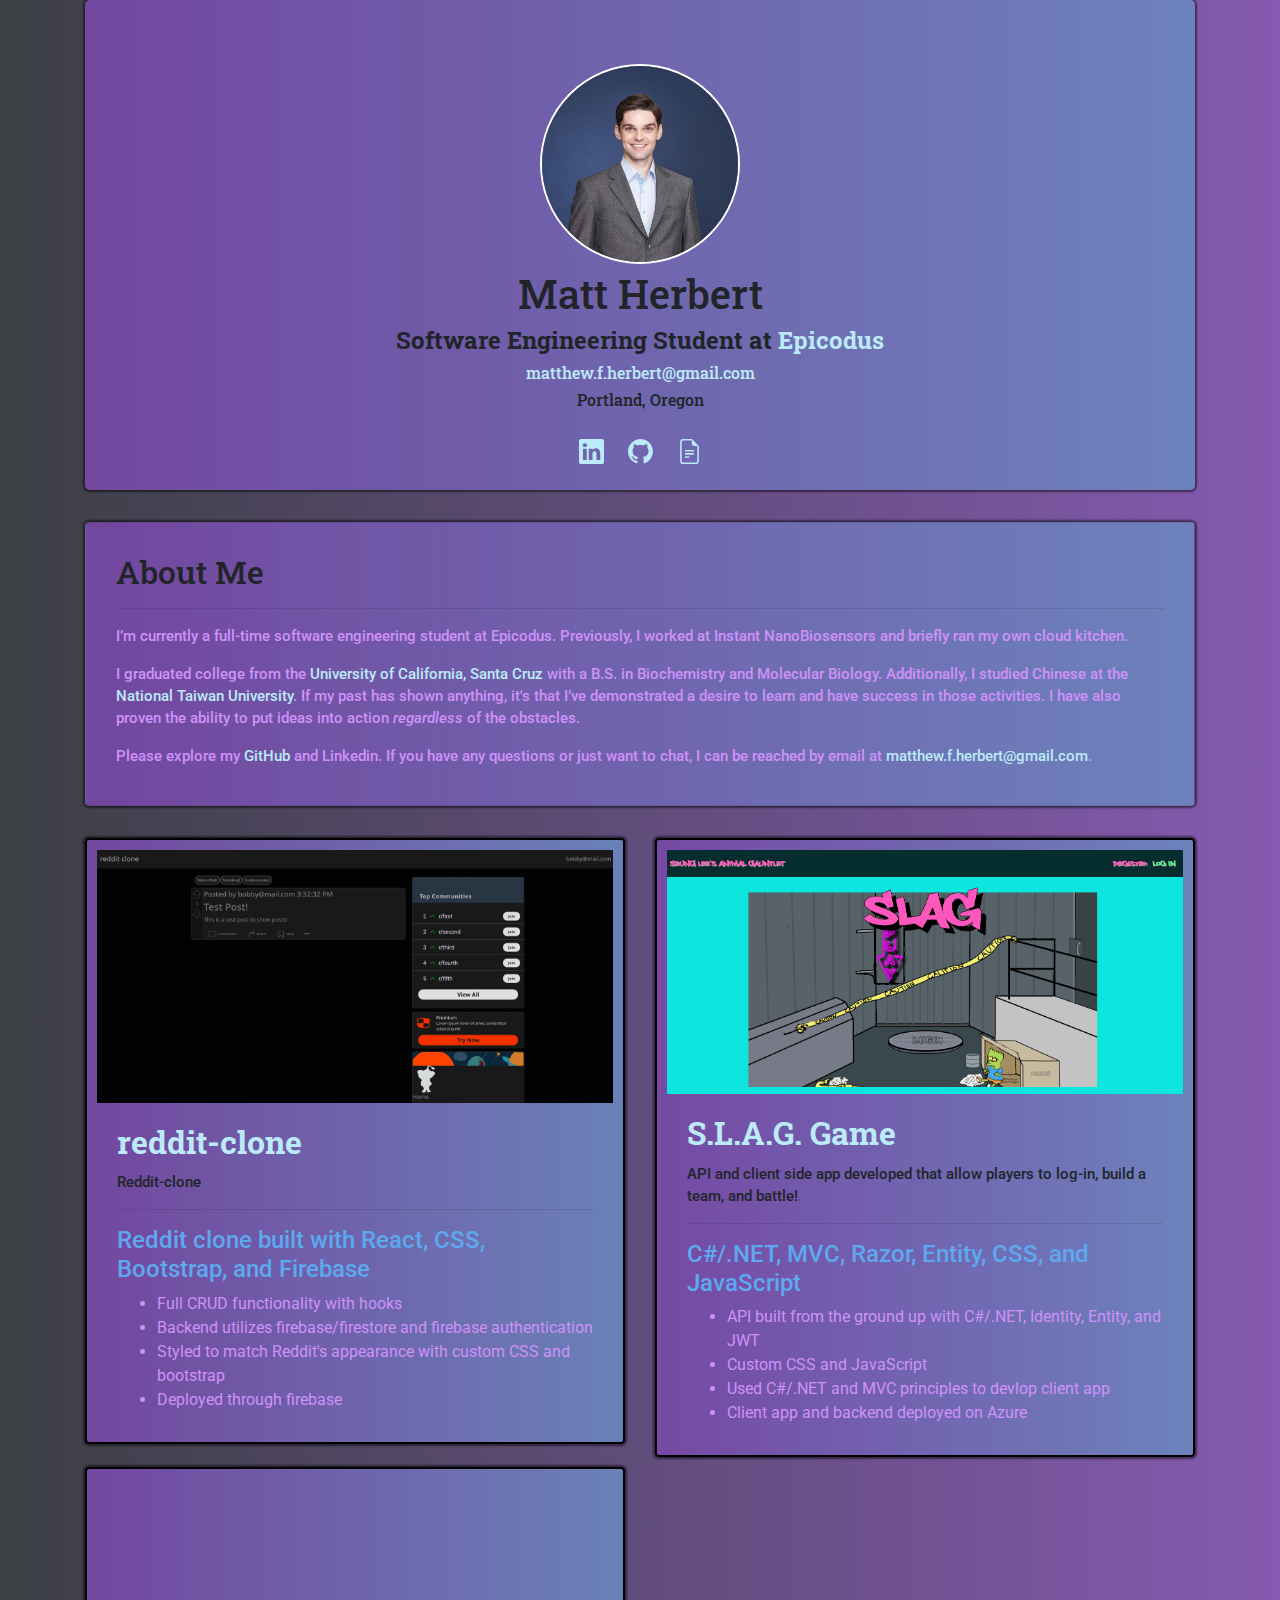
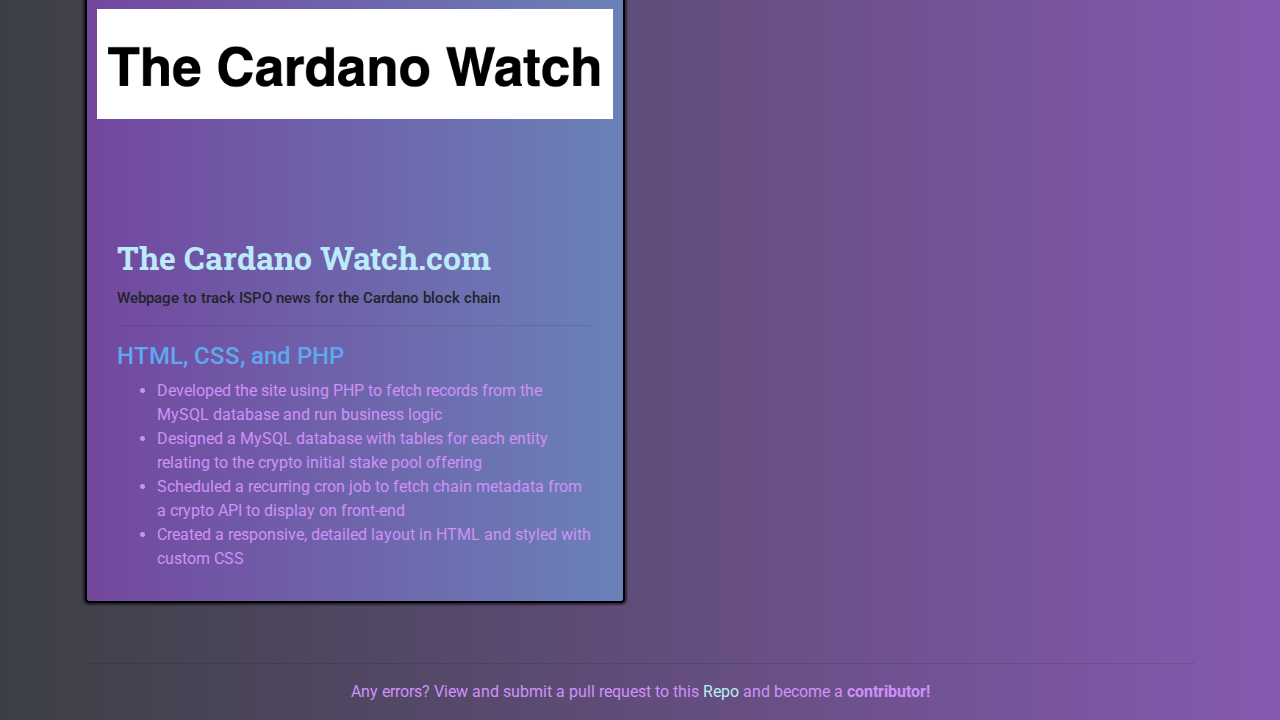
==== commit 1358417f: "updated portfolio page" ====
--- a/index.html
+++ b/index.html
@@ -58,6 +58,23 @@
         <div class="row" style="margin-bottom:10px;">
           <div class="col-6">
             <div class="card" style="padding:10px; border: 2px solid black;">
+              <img src="assets/reddit.png" class="class-img"  alt="barn">
+              <div class="card-body text-left">
+                <h2 class="card-title mb-3"><a href="https://github.com/Matth5050/reddit-clone"><strong>reddit-clone</strong></a>
+                <h4 class="card-subtitle mb-3">Reddit-clone</h4>
+                <hr>
+                <h4 class="card-date">Reddit clone built with React, CSS, Bootstrap, and Firebase</h4>
+                <ul class="card-text text-left">
+                  <li>Full CRUD functionality with hooks</li>
+                  <li>Backend utilizes firebase/firestore and firebase authentication</li>
+                  <li>Styled to match Reddit's appearance with custom CSS and bootstrap</li>
+                  <li>Deployed through firebase</li>
+                </ul>
+              </div>
+            </div>
+          </div>
+          <div class="col-6">
+            <div class="card" style="padding:10px; border: 2px solid black;">
               <img src="assets/slag.png" class="class-img"  alt="barn">
               <div class="card-body text-left">
                 <h2 class="card-title mb-3"><a href="https://github.com/Matth5050/TeamWeekClient.Solution"><strong>S.L.A.G. Game</strong></a>
@@ -68,11 +85,13 @@
                   <li>API built from the ground up with C#/.NET, Identity, Entity, and JWT</li>
                   <li>Custom CSS and JavaScript</li>
                   <li>Used C#/.NET and MVC principles to devlop client app</li>
-                  <a href="https://slaggame.azurewebsites.net/"><li>Client app and backend deployed on Azure</li></a>
+                  <li>Client app and backend deployed on Azure</li>
                 </ul>
               </div>
             </div>
           </div>
+        </div>
+        <div class="row" style="margin-bottom:10px;">
           <div class="col-6">
             <div class="card" style="padding:10px; border: 2px solid black;">
               <img src="assets/cardano.png" class="class-img" style="padding-top:130px; padding-bottom:100px;"  alt="barn">
@@ -92,7 +111,6 @@
           </div>
         </div>
       </div> <!-- End of Cards -->
-       
       <hr style="margin-top: 60px">
       <footer class="page-footer blue"> <!-- Footer -->
         <div class="footer-info text-center py-0">
